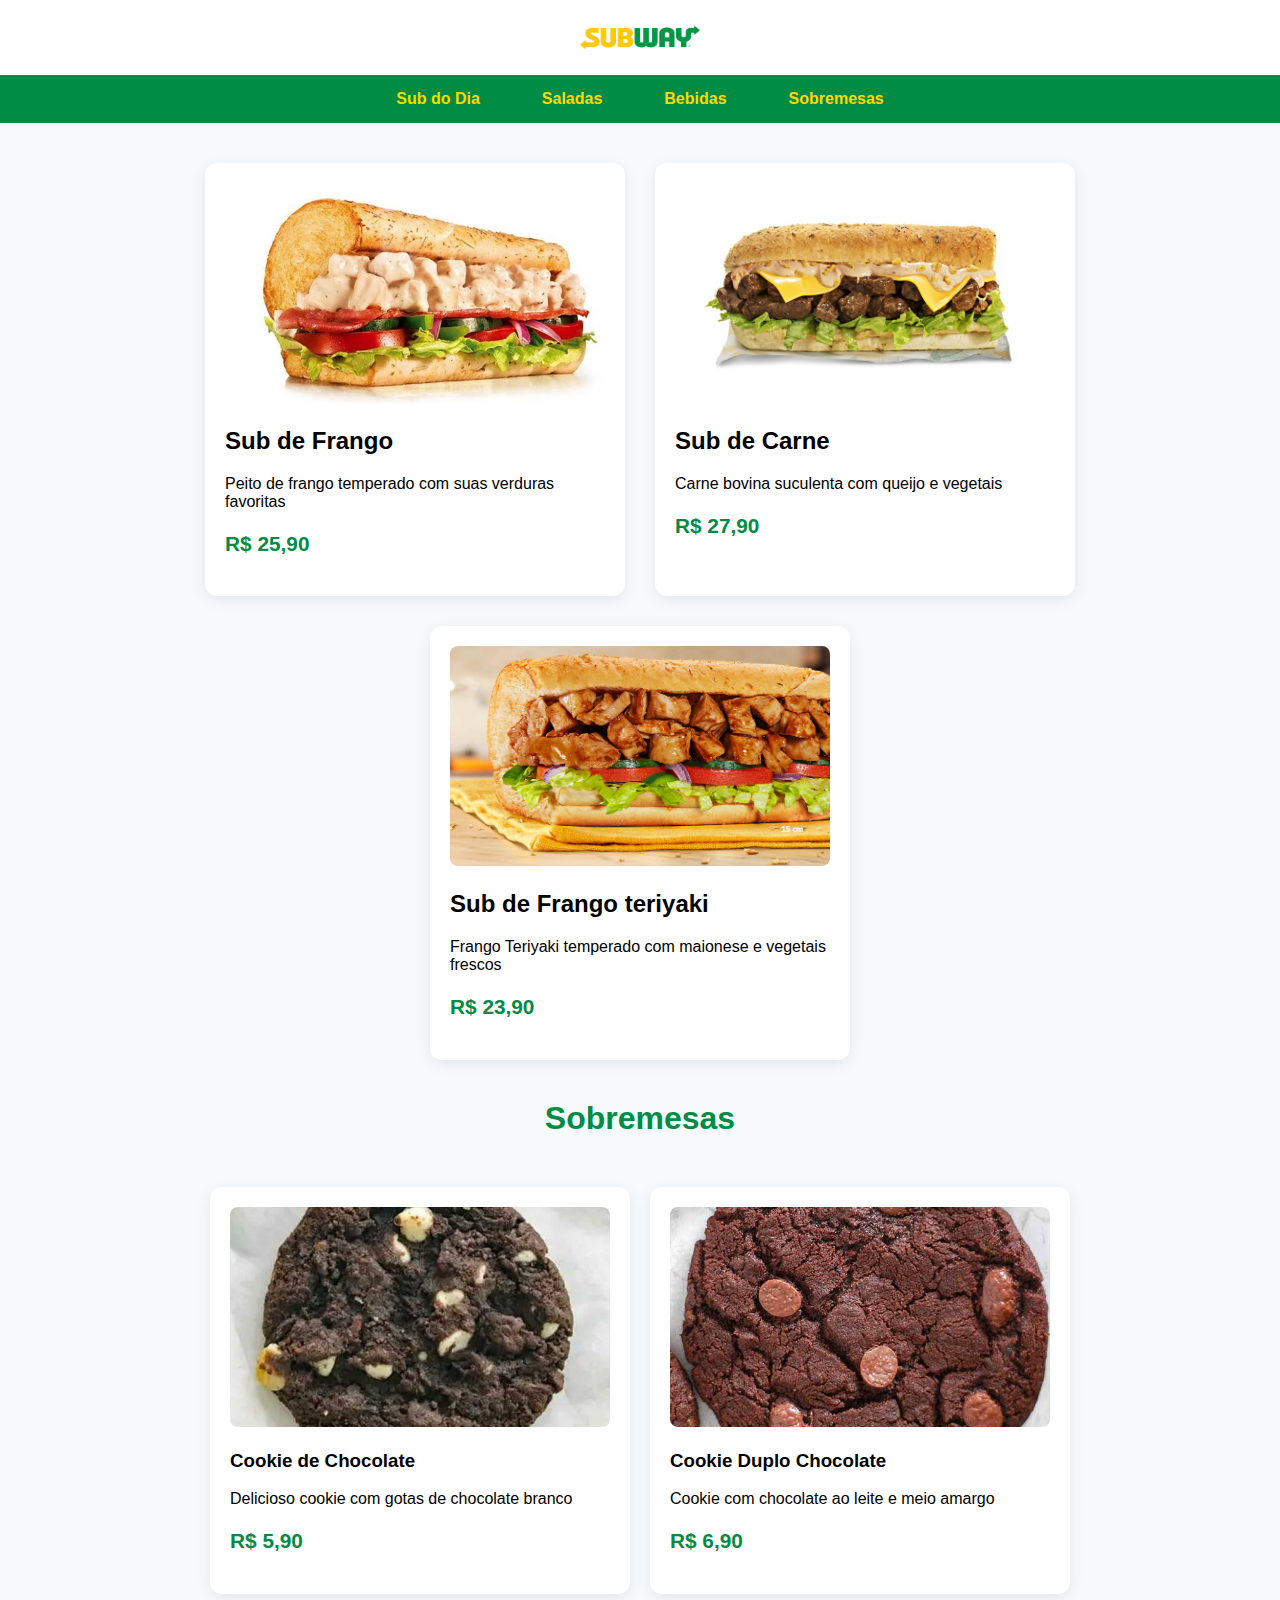
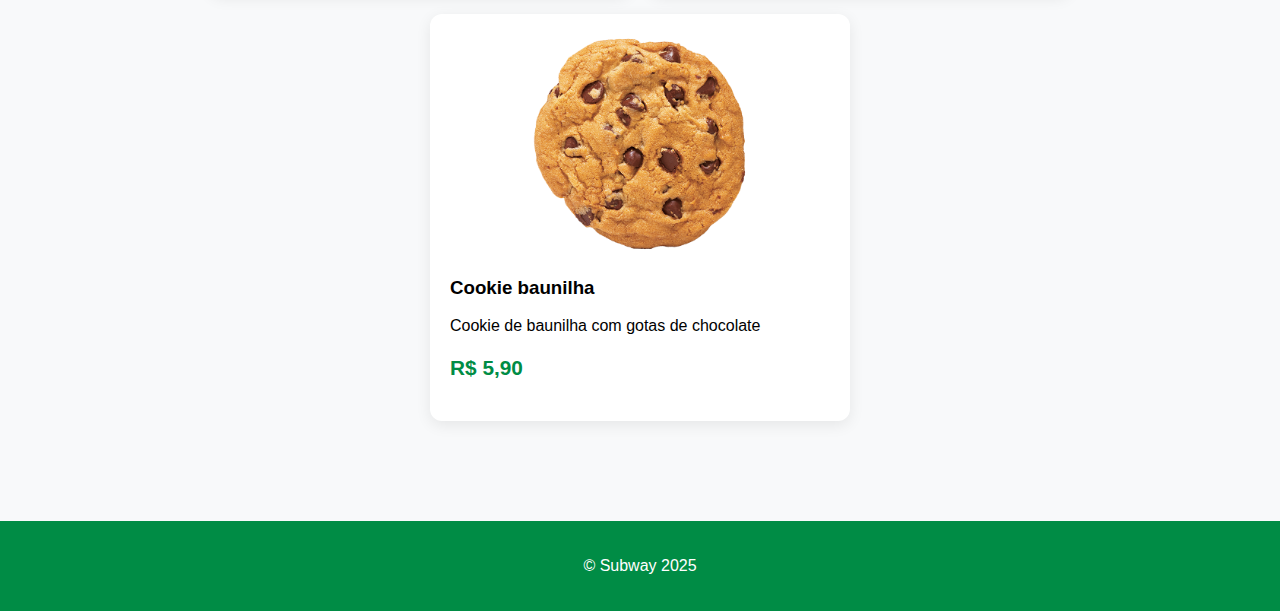
==== cardapio/index.html @ 2614a273 "Add files via upload" ====
<!DOCTYPE html>
<html lang="pt-br">
<head>
    <meta charset="UTF-8">
    <meta name="viewport" content="width=device-width, initial-scale=1.0">
    <title>Subway - Cardápio Digital</title>
    <link rel="stylesheet" href="style.css">
</head>
<body>
    <header>
        <img src="logo subway.png" alt="Logo do Subway" class="logo">
       
    </header>

    <nav>
        <ul>
            <li><a href="#subs">Sub do Dia</a></li>
            <li><a href="#saladas">Saladas</a></li>
            <li><a href="#bebidas">Bebidas</a></li>
            <li><a href="#sobremesas">Sobremesas</a></li>
        </ul>
    </nav>

    <main>
        <section id="subs">
            <article>
                <img src="sub frango.jpeg" alt="Sub de Frango">
                <h2>Sub de Frango</h2>
                <p>Peito de frango temperado com suas verduras favoritas</p>
                <p class="preco">R$ 25,90</p>
            </article>

            <article>
                <img src="sub carne.jpg" alt="Sub de Carne">
                <h2>Sub de Carne</h2>
                <p>Carne bovina suculenta com queijo e vegetais</p>
                <p class="preco">R$ 27,90</p>
            </article>

            <article>
                <img src="frango teriyaki.png" alt="Sub de Frango teriyaki">
                <h2>Sub de Frango teriyaki</h2>
                <p>Frango Teriyaki temperado com maionese e vegetais frescos</p>
                <p class="preco">R$ 23,90</p>
            </article>
        </section>

        <section id="sobremesas">
            <h2 class="section-title">Sobremesas</h2>
            <div class="sobremesas-container">
                <article class="sobremesa-item">
                    <img src="cookie.jpg" alt="Cookie de Chocolate">
                    <h3>Cookie de Chocolate</h3>
                    <p>Delicioso cookie com gotas de chocolate branco</p>
                    <p class="preco">R$ 5,90</p>
                </article>

                <article class="sobremesa-item">
                    <img src="cookie chocolate.jpg" alt="Cookie Duplo Chocolate">
                    <h3>Cookie Duplo Chocolate</h3>
                    <p>Cookie com chocolate ao leite e meio amargo</p>
                    <p class="preco">R$ 6,90</p>
                </article>

                <article class="sobremesa-item">
                    <img src="cookie baunilha.png" alt="cookie">
                    <h3>Cookie baunilha</h3>
                    <p>Cookie de baunilha com gotas de chocolate</p>
                    <p class="preco">R$ 5,90</p>
                </article>
            </div>
        </section>
    </main>

    <footer>
        <p>© Subway 2025</p>
    </footer>
</body>
</html>
---- cardapio/style.css ----
/* Estilos base */
body {
    margin: 0;
    padding: 0;
    font-family: 'Segoe UI', Tahoma, Geneva, Verdana, sans-serif;
    background-color: #f8f9fa;
}

header {
    background-color: #ffffff;
    padding: 20px;
    box-shadow: 0 2px 10px rgba(0,0,0,0.1);
}

.logo {
    max-width: 120px;
    height: auto;
    display: block;
    margin: 0 auto;
}

nav {
    background-color: #008C45;
    padding: 15px 0;
}

nav ul {
    list-style: none;
    padding: 0;
    margin: 0;
    display: flex;
    flex-direction: column;
    align-items: center;
    gap: 15px;
}

nav a {
    color: #FFD700;
    text-decoration: none;
    font-weight: 600;
    padding: 8px 16px;
    border-radius: 20px;
}

nav a:hover {
    background-color: #FFD700;
    color: #008C45;
}

main {
    padding: 20px;
    max-width: 1200px;
    margin: 0 auto;
}


#subs {
    display: flex;
    flex-direction: column;
    gap: 20px;
    margin-bottom: 40px;
}

article {
    background-color: white;
    border-radius: 12px;
    padding: 20px;
    box-shadow: 0 4px 15px rgba(0,0,0,0.08);
}

article img {
    width: 100%;
    height: 220px;
    object-fit: cover;
    border-radius: 8px;
}

.preco {
    color: #008C45;
    font-weight: bold;
    font-size: 1.3em;
}

.section-title {
    text-align: center;
    margin: 30px 0;
    color: #008C45;
    font-size: 2em;
}

.sobremesas-container {
    display: flex;
    flex-direction: column;
    gap: 20px;
}


footer {
    background-color: #008C45;
    color: white;
    text-align: center;
    padding: 20px;
    margin-top: 40px;
}


@media (min-width: 768px) {
    nav ul {
        flex-direction: row;
        justify-content: center;
        gap: 30px;
    }

    .sobremesas-container {
        flex-direction: row;
        overflow-x: auto;
        padding: 20px 0;
    }

    .sobremesa-item {
        min-width: 300px;
    }
}

@media (min-width: 1024px) {
    main {
        padding: 40px;
    }

    #subs {
        flex-direction: row;
        flex-wrap: wrap;
        justify-content: center;
        gap: 30px;
    }

    #subs article {
        width: calc(33.33% - 20px);
    }

    .sobremesas-container {
        flex-wrap: wrap;
        justify-content: center;
        overflow-x: visible;
    }

    .sobremesa-item {
        width: calc(33.33% - 20px);
    }
}
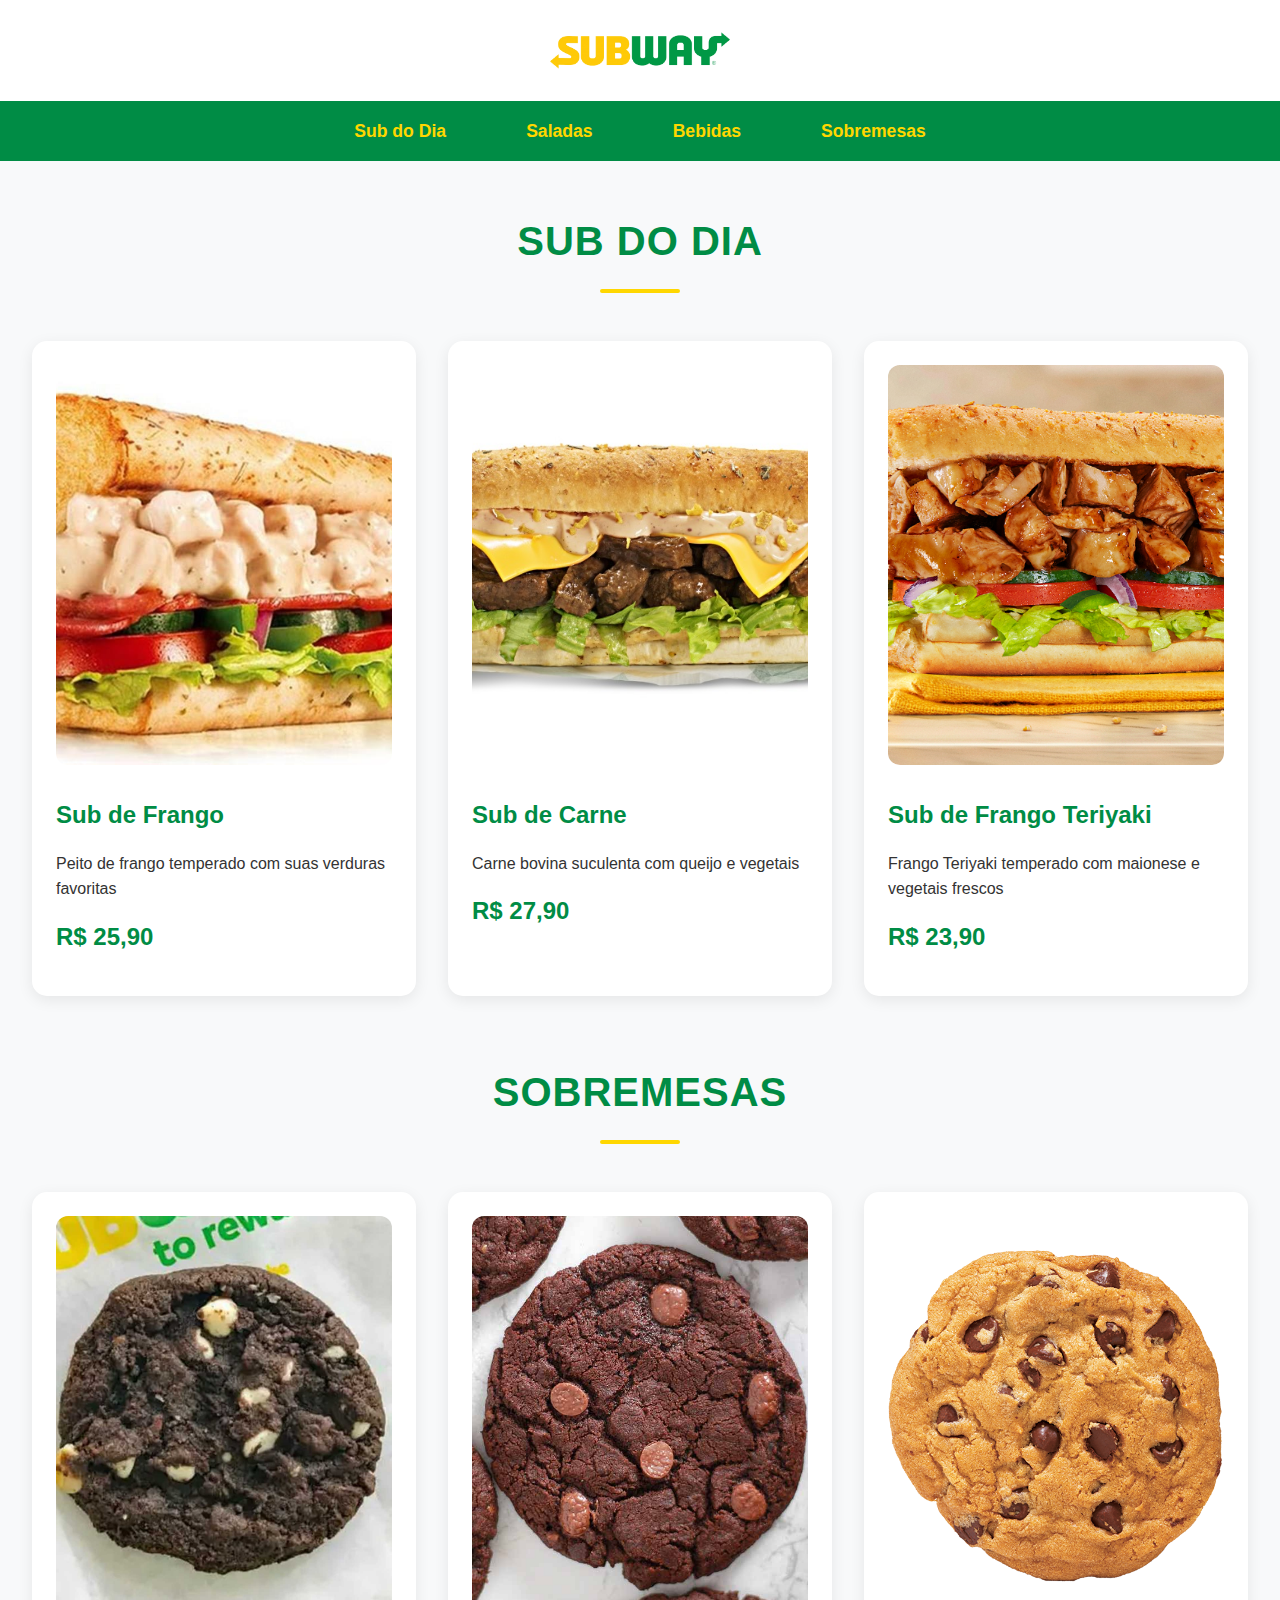
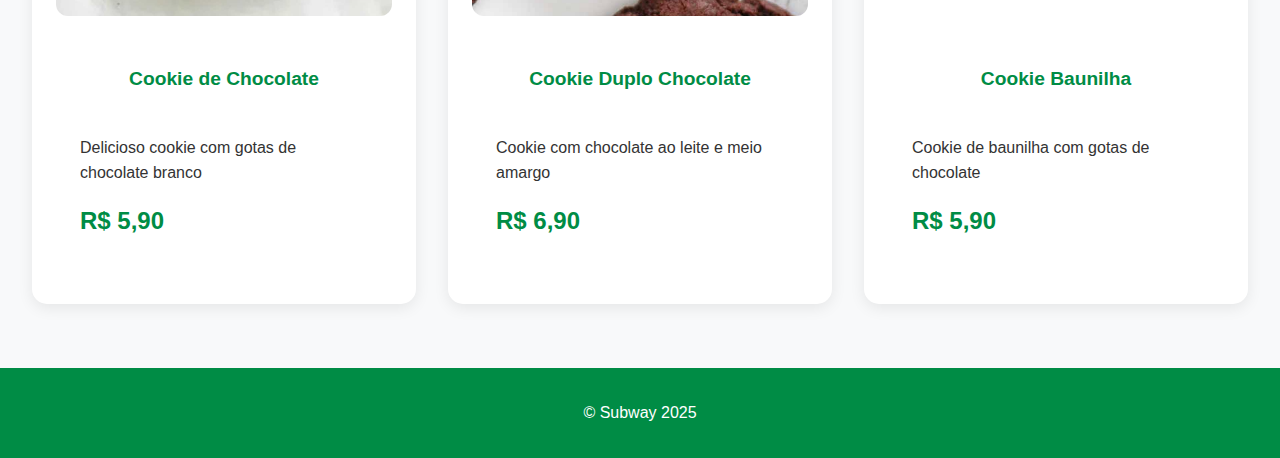
==== commit 97b9a99a: "Add files via upload" ====
--- a/cardapio/index.html
+++ b/cardapio/index.html
@@ -7,73 +7,87 @@
     <link rel="stylesheet" href="style.css">
 </head>
 <body>
-    <header>
-        <img src="logo subway.png" alt="Logo do Subway" class="logo">
-       
+    <header role="banner">
+        <img src="logo subway.png" alt="Logo do Subway - Fresh Food" class="logo">
     </header>
 
-    <nav>
+    <nav role="navigation" aria-label="Menu principal">
         <ul>
-            <li><a href="#subs">Sub do Dia</a></li>
-            <li><a href="#saladas">Saladas</a></li>
-            <li><a href="#bebidas">Bebidas</a></li>
-            <li><a href="#sobremesas">Sobremesas</a></li>
+            <li><a href="#subs" aria-label="Ir para seção Sub do Dia">Sub do Dia</a></li>
+            <li><a href="#saladas" aria-label="Ir para seção Saladas">Saladas</a></li>
+            <li><a href="#bebidas" aria-label="Ir para seção Bebidas">Bebidas</a></li>
+            <li><a href="#sobremesas" aria-label="Ir para seção Sobremesas">Sobremesas</a></li>
         </ul>
     </nav>
 
-    <main>
-        <section id="subs">
-            <article>
-                <img src="sub frango.jpeg" alt="Sub de Frango">
-                <h2>Sub de Frango</h2>
-                <p>Peito de frango temperado com suas verduras favoritas</p>
-                <p class="preco">R$ 25,90</p>
-            </article>
+    <main role="main">
+        <section id="subs" aria-labelledby="subs-title">
+            <h1 id="subs-title" class="section-title">Sub do Dia</h1>
+            <section class="menu-grid">
+                <article class="menu-item">
+                    <img src="sub frango.jpeg" alt="Sanduíche Sub de Frango com vegetais frescos em pão artesanal">
+                    <h2>Sub de Frango</h2>
+                    <p>Peito de frango temperado com suas verduras favoritas</p>
+                    <p class="preco" aria-label="Preço: 25 reais e 90 centavos">R$ 25,90</p>
+                </article>
 
-            <article>
-                <img src="sub carne.jpg" alt="Sub de Carne">
-                <h2>Sub de Carne</h2>
-                <p>Carne bovina suculenta com queijo e vegetais</p>
-                <p class="preco">R$ 27,90</p>
-            </article>
+                <article class="menu-item">
+                    <img src="sub carne.jpg" alt="Sanduíche Sub de Carne com queijo derretido e vegetais">
+                    <h2>Sub de Carne</h2>
+                    <p>Carne bovina suculenta com queijo e vegetais</p>
+                    <p class="preco" aria-label="Preço: 27 reais e 90 centavos">R$ 27,90</p>
+                </article>
 
-            <article>
-                <img src="frango teriyaki.png" alt="Sub de Frango teriyaki">
-                <h2>Sub de Frango teriyaki</h2>
-                <p>Frango Teriyaki temperado com maionese e vegetais frescos</p>
-                <p class="preco">R$ 23,90</p>
-            </article>
+                <article class="menu-item">
+                    <img src="frango teriyaki.png" alt="Sanduíche Sub de Frango Teriyaki com molho especial e vegetais">
+                    <h2>Sub de Frango Teriyaki</h2>
+                    <p>Frango Teriyaki temperado com maionese e vegetais frescos</p>
+                    <p class="preco" aria-label="Preço: 23 reais e 90 centavos">R$ 23,90</p>
+                </article>
+            </section>
         </section>
 
-        <section id="sobremesas">
-            <h2 class="section-title">Sobremesas</h2>
-            <div class="sobremesas-container">
+        <section id="sobremesas" aria-labelledby="sobremesas-title">
+            <h2 id="sobremesas-title" class="section-title">Sobremesas</h2>
+            <section class="sobremesas-container">
                 <article class="sobremesa-item">
-                    <img src="cookie.jpg" alt="Cookie de Chocolate">
-                    <h3>Cookie de Chocolate</h3>
-                    <p>Delicioso cookie com gotas de chocolate branco</p>
-                    <p class="preco">R$ 5,90</p>
+                    <figure>
+                        <img src="cookie.jpg" alt="Cookiea com gotas de chocolate branco espalhadas uniformemente">
+                        <figcaption>Cookie de Chocolate</figcaption>
+                    </figure>
+                    <section class="sobremesa-info">
+                        <p>Delicioso cookie com gotas de chocolate branco</p>
+                        <p class="preco" aria-label="Preço: 5 reais e 90 centavos">R$ 5,90</p>
+                    </section>
                 </article>
 
                 <article class="sobremesa-item">
-                    <img src="cookie chocolate.jpg" alt="Cookie Duplo Chocolate">
-                    <h3>Cookie Duplo Chocolate</h3>
-                    <p>Cookie com chocolate ao leite e meio amargo</p>
-                    <p class="preco">R$ 6,90</p>
+                    <figure>
+                        <img src="cookie chocolate.jpg" alt="Cookie duplo chocolate com textura rica e aparência irresistível">
+                        <figcaption>Cookie Duplo Chocolate</figcaption>
+                    </figure>
+                    <section class="sobremesa-info">
+                        <p>Cookie com chocolate ao leite e meio amargo</p>
+                        <p class="preco" aria-label="Preço: 6 reais e 90 centavos">R$ 6,90</p>
+                    </section>
                 </article>
 
                 <article class="sobremesa-item">
-                    <img src="cookie baunilha.png" alt="cookie">
-                    <h3>Cookie baunilha</h3>
-                    <p>Cookie de baunilha com gotas de chocolate</p>
-                    <p class="preco">R$ 5,90</p>
+                    <figure>
+                        <img src="cookie baunilha.png" alt="Cookie de baunilha com gotas de chocolate espalhadas por toda superfície">
+                        <figcaption>Cookie Baunilha</figcaption>
+                    </figure>
+                    <section class="sobremesa-info">
+                        <p>Cookie de baunilha com gotas de chocolate</p>
+                        <p class="preco" aria-label="Preço: 5 reais e 90 centavos">R$ 5,90</p>
+                    </section>
                 </article>
-            </div>
+            </section>
         </section>
     </main>
 
-    <footer>
-        <p>© Subway 2025</p>
+    <footer role="contentinfo">
+        <p>&copy; Subway 2025</p>
     </footer>
 </body>
 </html>
--- a/cardapio/style.css
+++ b/cardapio/style.css
@@ -1,150 +1,250 @@
-/* Estilos base */
-body {
+/* Reset e estilos base */
+* {
     margin: 0;
     padding: 0;
+    box-sizing: border-box;
+}
+
+body {
     font-family: 'Segoe UI', Tahoma, Geneva, Verdana, sans-serif;
     background-color: #f8f9fa;
-}
-
+    color: #333333;
+    line-height: 1.6;
+}
+
+/* Header */
 header {
     background-color: #ffffff;
-    padding: 20px;
-    box-shadow: 0 2px 10px rgba(0,0,0,0.1);
+    padding: 1.5rem;
+    box-shadow: 0 4px 15px rgba(0,0,0,0.08);
 }
 
 .logo {
-    max-width: 120px;
+    max-width: 180px;
     height: auto;
     display: block;
     margin: 0 auto;
-}
-
+    transition: transform 0.3s ease;
+}
+
+.logo:hover {
+    transform: scale(1.05);
+}
+
+/* Navegação */
 nav {
     background-color: #008C45;
-    padding: 15px 0;
+    padding: 1rem 0;
 }
 
 nav ul {
     list-style: none;
-    padding: 0;
-    margin: 0;
     display: flex;
     flex-direction: column;
     align-items: center;
-    gap: 15px;
+    gap: 1rem;
+    max-width: 1400px;
+    margin: 0 auto;
 }
 
 nav a {
     color: #FFD700;
     text-decoration: none;
     font-weight: 600;
-    padding: 8px 16px;
-    border-radius: 20px;
+    font-size: 1.1rem;
+    padding: 0.8rem 1.5rem;
+    border-radius: 25px;
+    transition: all 0.3s ease;
 }
 
 nav a:hover {
     background-color: #FFD700;
     color: #008C45;
-}
-
+    transform: scale(1.05);
+}
+
+/* Conteúdo principal */
 main {
-    padding: 20px;
-    max-width: 1200px;
-    margin: 0 auto;
-}
-
-
-#subs {
-    display: flex;
-    flex-direction: column;
-    gap: 20px;
-    margin-bottom: 40px;
-}
-
+    max-width: 1400px;
+    margin: 2rem auto;
+    padding: 0 1.5rem;
+}
+
+/* Títulos das seções */
+.section-title {
+    text-align: center;
+    margin: 3rem 0;
+    color: #008C45;
+    font-size: 2.5rem;
+    position: relative;
+    text-transform: uppercase;
+    letter-spacing: 1px;
+}
+
+.section-title::after {
+    content: '';
+    display: block;
+    width: 80px;
+    height: 4px;
+    background-color: #FFD700;
+    margin: 1rem auto;
+    border-radius: 2px;
+}
+
+/* Grid de itens */
+.menu-grid {
+    display: grid;
+    gap: 2rem;
+    margin-bottom: 4rem;
+}
+
+/* Artigos e items */
 article {
-    background-color: white;
-    border-radius: 12px;
-    padding: 20px;
+    background-color: #ffffff;
+    border-radius: 15px;
+    padding: 1.5rem;
     box-shadow: 0 4px 15px rgba(0,0,0,0.08);
+    transition: all 0.3s ease;
+}
+
+article:hover {
+    transform: translateY(-8px);
+    box-shadow: 0 8px 25px rgba(0,0,0,0.15);
 }
 
 article img {
     width: 100%;
-    height: 220px;
+    height: 300px;
     object-fit: cover;
-    border-radius: 8px;
+    border-radius: 12px;
+    margin-bottom: 1.5rem;
+}
+
+article h2 {
+    color: #008C45;
+    font-size: 1.5rem;
+    margin-bottom: 1rem;
+}
+
+article p {
+    margin-bottom: 1rem;
 }
 
 .preco {
     color: #008C45;
     font-weight: bold;
-    font-size: 1.3em;
-}
-
-.section-title {
+    font-size: 1.5rem;
+    margin-top: 1rem;
+}
+
+/* Sobremesas */
+.sobremesas-container {
+    display: grid;
+    gap: 2rem;
+}
+
+.sobremesa-item {
+    background-color: #ffffff;
+    border-radius: 15px;
+    overflow: hidden;
+    box-shadow: 0 4px 15px rgba(0,0,0,0.08);
+    transition: all 0.3s ease;
+}
+
+.sobremesa-item:hover {
+    transform: translateY(-8px);
+    box-shadow: 0 8px 25px rgba(0,0,0,0.15);
+}
+
+figure {
+    width: 100%;
+    margin: 0;
+}
+
+figure img {
+    width: 100%;
+    height: 300px;
+    object-fit: cover;
+}
+
+figcaption {
     text-align: center;
-    margin: 30px 0;
-    color: #008C45;
-    font-size: 2em;
-}
-
-.sobremesas-container {
-    display: flex;
-    flex-direction: column;
-    gap: 20px;
-}
-
-
+    padding: 1rem;
+    font-weight: 600;
+    color: #008C45;
+    font-size: 1.2rem;
+}
+
+.sobremesa-info {
+    padding: 1.5rem;
+}
+
+/* Footer */
 footer {
     background-color: #008C45;
-    color: white;
+    color: #ffffff;
     text-align: center;
-    padding: 20px;
-    margin-top: 40px;
-}
-
-
+    padding: 2rem;
+    margin-top: 4rem;
+}
+
+/* Media Queries */
 @media (min-width: 768px) {
     nav ul {
         flex-direction: row;
         justify-content: center;
-        gap: 30px;
+        gap: 2rem;
+    }
+
+    .menu-grid {
+        grid-template-columns: repeat(2, 1fr);
     }
 
     .sobremesas-container {
-        flex-direction: row;
-        overflow-x: auto;
-        padding: 20px 0;
-    }
-
-    .sobremesa-item {
-        min-width: 300px;
+        grid-template-columns: repeat(2, 1fr);
+    }
+
+    article img, figure img {
+        height: 350px;
     }
 }
 
 @media (min-width: 1024px) {
+    .menu-grid {
+        grid-template-columns: repeat(3, 1fr);
+    }
+
+    .sobremesas-container {
+        grid-template-columns: repeat(3, 1fr);
+    }
+
+    article img, figure img {
+        height: 400px;
+    }
+
     main {
-        padding: 40px;
-    }
-
-    #subs {
-        flex-direction: row;
-        flex-wrap: wrap;
-        justify-content: center;
-        gap: 30px;
-    }
-
-    #subs article {
-        width: calc(33.33% - 20px);
-    }
-
-    .sobremesas-container {
-        flex-wrap: wrap;
-        justify-content: center;
-        overflow-x: visible;
-    }
-
-    .sobremesa-item {
-        width: calc(33.33% - 20px);
-    }
-}
+        padding: 0 2rem;
+    }
+}
+
+@media (min-width: 1440px) {
+    main {
+        padding: 0 3rem;
+    }
+
+    article img, figure img {
+        height: 450px;
+    }
+
+    .section-title {
+        font-size: 3rem;
+    }
+
+    article h2 {
+        font-size: 1.8rem;
+    }
+
+    article p {
+        font-size: 1.2rem;
+    }
+}
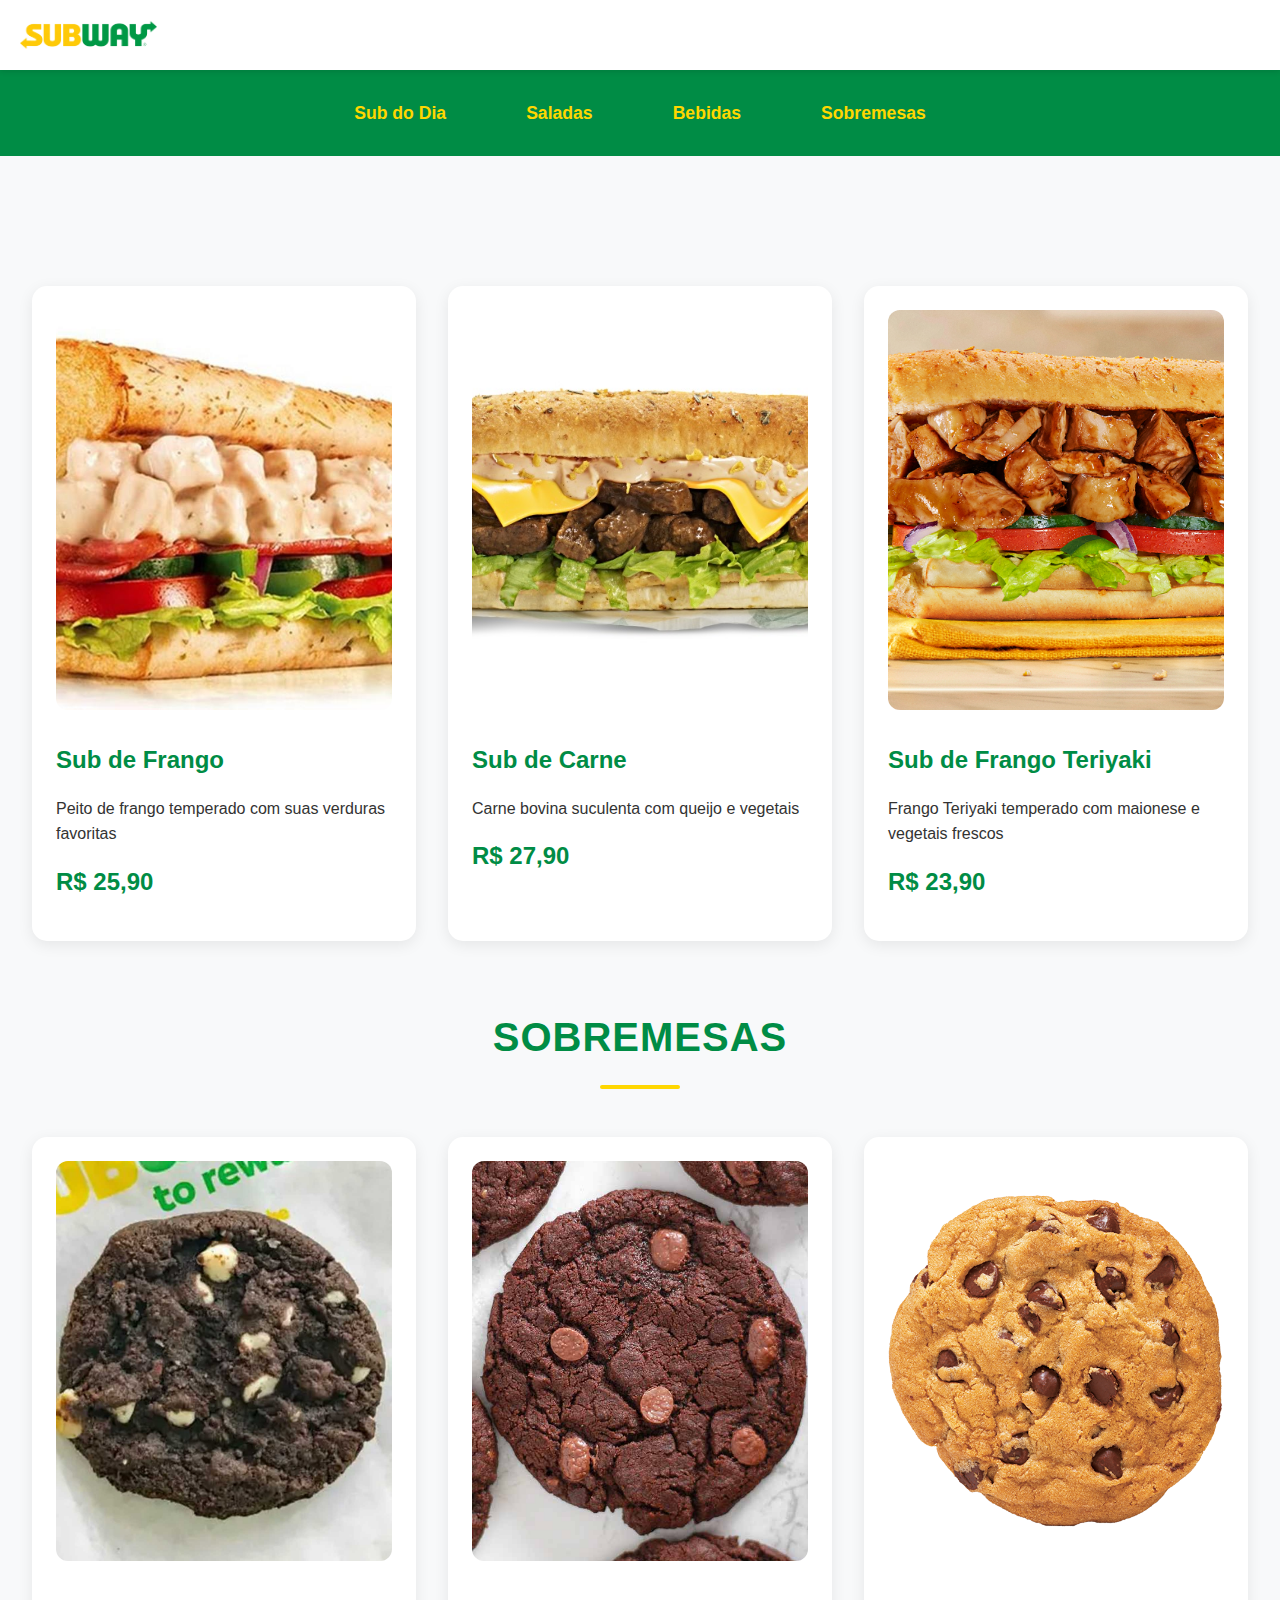
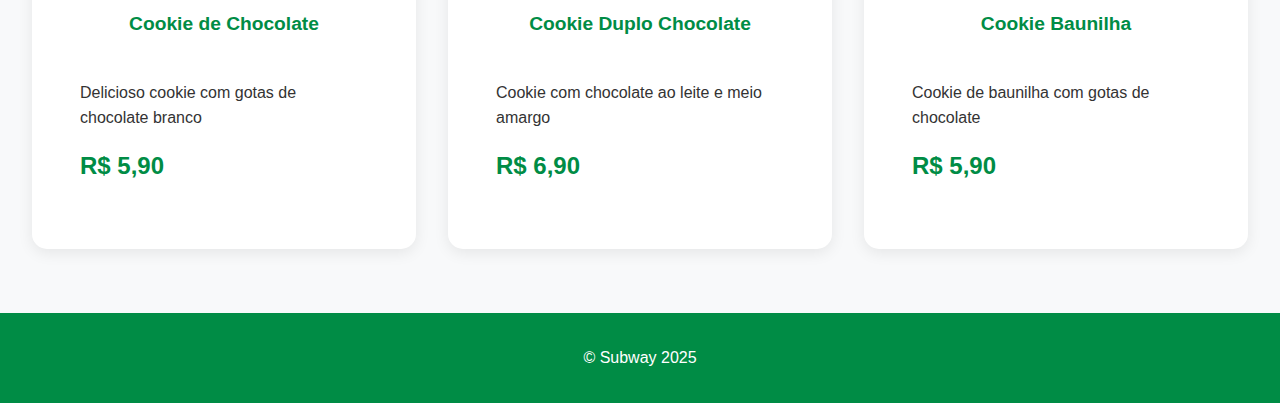
==== commit 76c8db95: "Alteração no menu do modo responsivo" ====
--- a/cardapio/index.html
+++ b/cardapio/index.html
@@ -9,6 +9,9 @@
 <body>
     <header role="banner">
         <img src="logo subway.png" alt="Logo do Subway - Fresh Food" class="logo">
+        <button class="menu-toggle" aria-label="Abrir menu">
+            <span class="hamburger"></span>
+        </button>
     </header>
 
     <nav role="navigation" aria-label="Menu principal">
@@ -22,7 +25,7 @@
 
     <main role="main">
         <section id="subs" aria-labelledby="subs-title">
-            <h1 id="subs-title" class="section-title">Sub do Dia</h1>
+        
             <section class="menu-grid">
                 <article class="menu-item">
                     <img src="sub frango.jpeg" alt="Sanduíche Sub de Frango com vegetais frescos em pão artesanal">
@@ -89,5 +92,6 @@
     <footer role="contentinfo">
         <p>&copy; Subway 2025</p>
     </footer>
+    <script src="script.js"></script>
 </body>
 </html>
--- a/cardapio/style.css
+++ b/cardapio/style.css
@@ -1,4 +1,3 @@
-/* Reset e estilos base */
 * {
     margin: 0;
     padding: 0;
@@ -12,38 +11,45 @@
     line-height: 1.6;
 }
 
-/* Header */
 header {
-    background-color: #ffffff;
-    padding: 1.5rem;
-    box-shadow: 0 4px 15px rgba(0,0,0,0.08);
+    display: flex;
+    justify-content: space-between;
+    align-items: center;
+    padding: 15px 20px;
+    background-color: #fff;
+    box-shadow: 0 2px 5px rgba(0,0,0,0.1);
+    position: relative;
+    top: 0;
+    left: 0;
+    right: 0;
+    z-index: 1000;
+    height: 70px;
 }
 
 .logo {
-    max-width: 180px;
-    height: auto;
-    display: block;
-    margin: 0 auto;
-    transition: transform 0.3s ease;
-}
-
-.logo:hover {
-    transform: scale(1.05);
-}
-
-/* Navegação */
+    height: 40px;
+    width: auto;
+}
+
 nav {
+    position: relative;
+    top: 0px;
+    left: 0;
+    width: 100%;
     background-color: #008C45;
-    padding: 1rem 0;
+    z-index: 999;
+    transition: all 0.3s ease;
 }
 
 nav ul {
     list-style: none;
     display: flex;
-    flex-direction: column;
+    justify-content: center;
     align-items: center;
-    gap: 1rem;
-    max-width: 1400px;
+    padding: 1rem 0;
+    margin: 0;
+    gap: 2rem;
+    max-width: 1200px;
     margin: 0 auto;
 }
 
@@ -55,22 +61,37 @@
     padding: 0.8rem 1.5rem;
     border-radius: 25px;
     transition: all 0.3s ease;
+    display: block;
+    position: relative;
+}
+
+nav a::after {
+    content: '';
+    position: absolute;
+    bottom: 0;
+    left: 50%;
+    transform: translateX(-50%);
+    width: 0;
+    height: 2px;
+    background-color: #FFD700;
+    transition: width 0.3s ease;
+}
+
+nav a:hover::after {
+    width: 70%;
 }
 
 nav a:hover {
-    background-color: #FFD700;
-    color: #008C45;
-    transform: scale(1.05);
-}
-
-/* Conteúdo principal */
+    background-color: rgba(255, 215, 0, 0.1);
+    color: #FFD700;
+    transform: translateY(-2px);
+}
+
 main {
-    max-width: 1400px;
-    margin: 2rem auto;
-    padding: 0 1.5rem;
-}
-
-/* Títulos das seções */
+    margin-top: 130px;
+    padding: 20px;
+}
+
 .section-title {
     text-align: center;
     margin: 3rem 0;
@@ -91,14 +112,12 @@
     border-radius: 2px;
 }
 
-/* Grid de itens */
 .menu-grid {
     display: grid;
     gap: 2rem;
     margin-bottom: 4rem;
 }
 
-/* Artigos e items */
 article {
     background-color: #ffffff;
     border-radius: 15px;
@@ -137,7 +156,6 @@
     margin-top: 1rem;
 }
 
-/* Sobremesas */
 .sobremesas-container {
     display: grid;
     gap: 2rem;
@@ -179,7 +197,6 @@
     padding: 1.5rem;
 }
 
-/* Footer */
 footer {
     background-color: #008C45;
     color: #ffffff;
@@ -188,7 +205,6 @@
     margin-top: 4rem;
 }
 
-/* Media Queries */
 @media (min-width: 768px) {
     nav ul {
         flex-direction: row;
@@ -248,3 +264,136 @@
         font-size: 1.2rem;
     }
 }
+
+.menu-toggle {
+    display: none;
+    background: none;
+    border: none;
+    cursor: pointer;
+    padding: 15px;
+    z-index: 1001;
+}
+
+.hamburger {
+    display: block;
+    width: 24px;
+    height: 2px;
+    background-color: #008c45;
+    position: relative;
+    transition: all 0.3s;
+}
+
+.hamburger::before,
+.hamburger::after {
+    content: '';
+    position: absolute;
+    width: 24px;
+    height: 2px;
+    background-color: #008c45;
+    transition: all 0.3s;
+    left: 0;
+}
+
+.hamburger::before {
+    top: -8px;
+}
+
+.hamburger::after {
+    bottom: -8px;
+}
+
+.menu-toggle.active .hamburger {
+    background-color: transparent;
+}
+
+.menu-toggle.active .hamburger::before {
+    transform: rotate(45deg);
+    top: 0;
+}
+
+.menu-toggle.active .hamburger::after {
+    transform: rotate(-45deg);
+    bottom: 0;
+}
+
+.nav-menu {
+    display: none;
+}
+
+@media (max-width: 768px) {
+    .menu-toggle {
+        display: block;
+    }
+
+    nav {
+        position: fixed;
+        top: 70px;
+        left: -100%;
+        width: 80%;
+        height: calc(100vh - 70px);
+        background-color: #008C45;
+        transition: left 0.3s ease;
+        box-shadow: 4px 0 10px rgba(0, 0, 0, 0.1);
+    }
+
+    nav.active {
+        left: 0;
+        display: block;
+    }
+
+    nav ul {
+        flex-direction: column;
+        padding: 2rem 0;
+        gap: 1rem;
+    }
+
+    nav li {
+        width: 90%;
+        margin: 0 auto;
+    }
+
+    nav a {
+        padding: 1rem 2rem;
+        border-radius: 8px;
+        text-align: center;
+        background-color: rgba(255, 215, 0, 0.1);
+    }
+
+    nav a:hover {
+        background-color: rgba(255, 215, 0, 0.2);
+        transform: translateY(0);
+    }
+
+    body.menu-open::after {
+        content: '';
+        position: fixed;
+        top: 0;
+        left: 0;
+        width: 100%;
+        height: 100%;
+        background-color: rgba(0, 0, 0, 0.5);
+        z-index: 998;
+    }
+
+    main {
+        margin-top: 70px;
+    }
+}
+
+@media (min-width: 769px) {
+    .menu-toggle {
+        display: none;
+    }
+
+    nav {
+        display: block !important;
+    }
+
+    nav ul {
+        flex-direction: row;
+    }
+
+    nav li {
+        border: none;
+    }
+}
